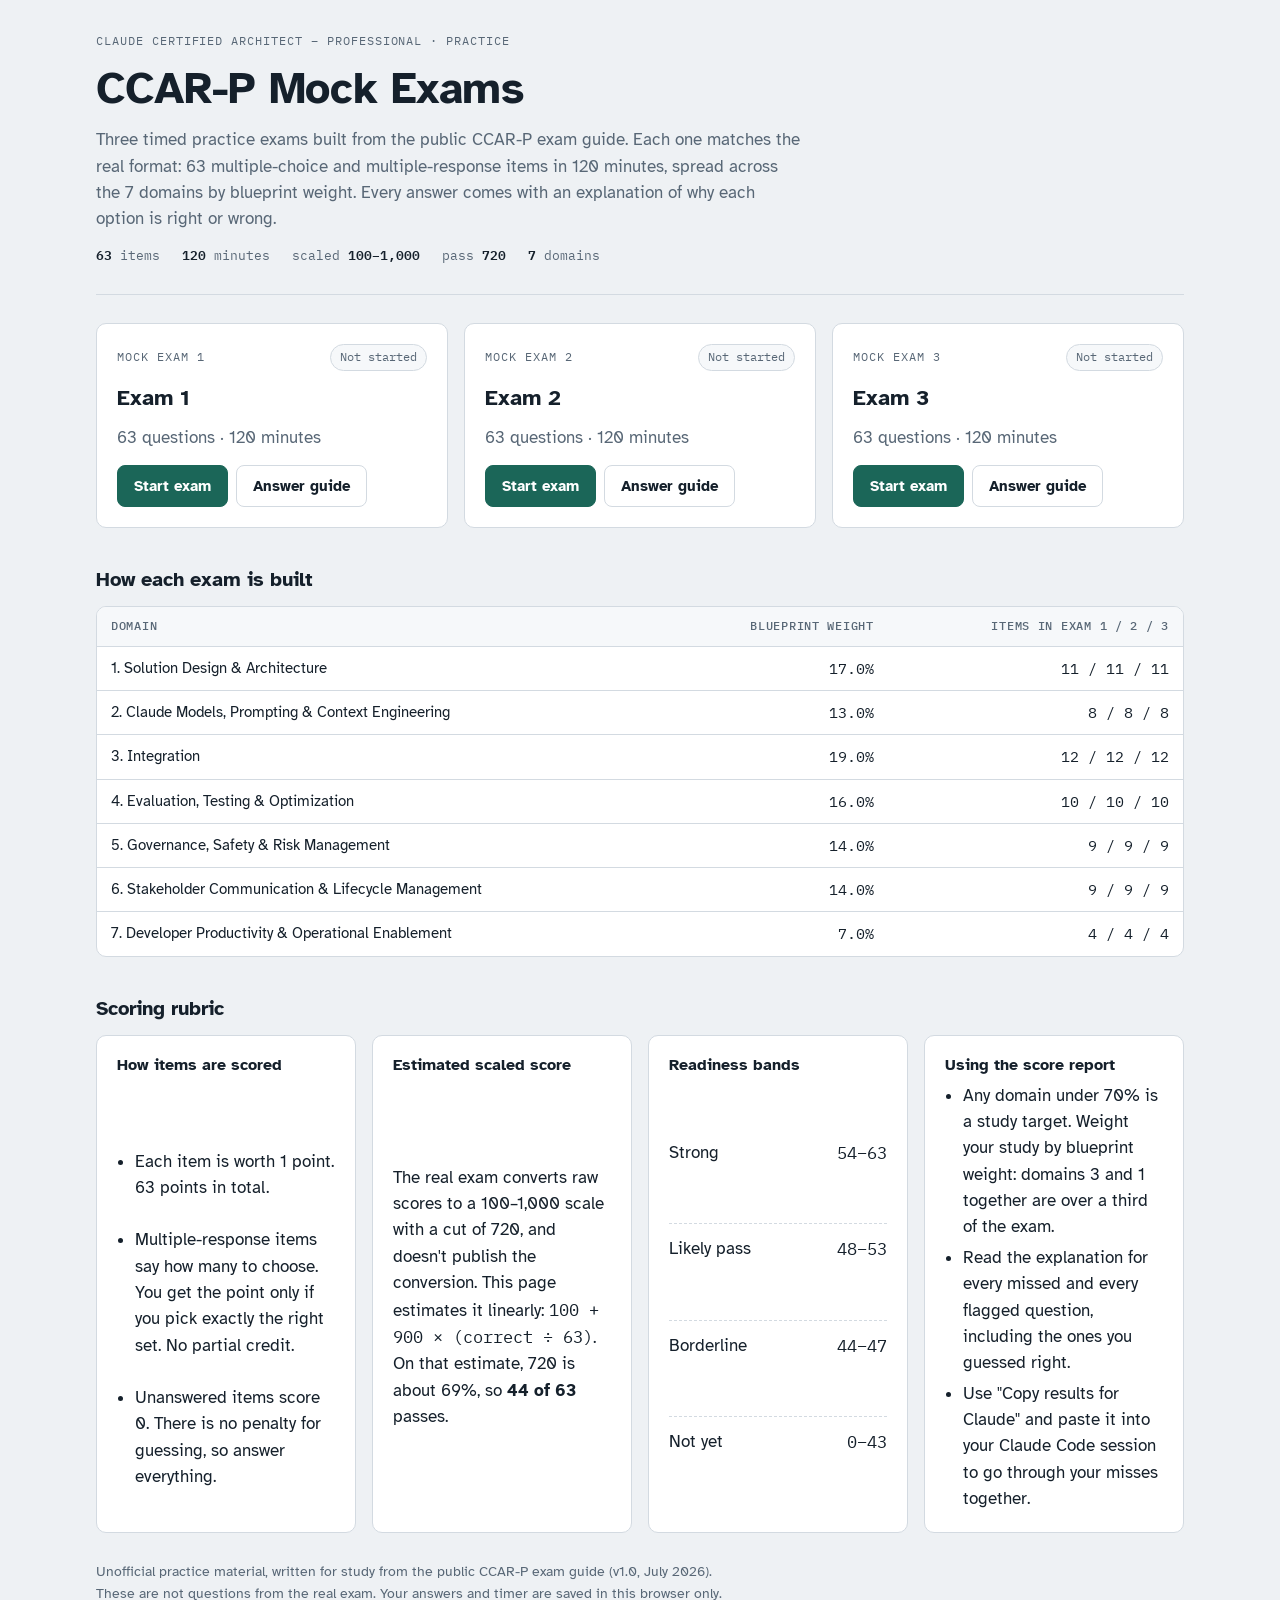
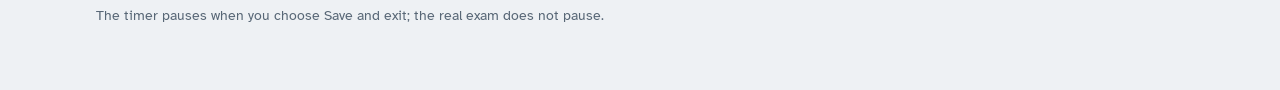
==== architect-professional/mock-exams/index.html @ a9e64435 "Add CCAR-P study modules and mock exams; split repo by certification - Move the developer modules an" ====
<!doctype html>
<html lang="en">
<meta charset="utf-8">
<meta name="viewport" content="width=device-width, initial-scale=1">
<title>CCAR-P Mock Exams</title>
<meta name="description" content="Three timed 63-question practice exams for Claude Certified Architect – Professional, with score reports and answer guides.">
<link rel="preconnect" href="https://fonts.googleapis.com">
<link rel="preconnect" href="https://fonts.gstatic.com" crossorigin>
<link rel="stylesheet" href="https://fonts.googleapis.com/css2?family=Atkinson+Hyperlegible:ital,wght@0,400;0,700;1,400&family=IBM+Plex+Mono:wght@400;500;600&display=swap">
<link rel="stylesheet" href="../../shared/mock-exam/exam.css">

<div id="app"></div>

<script>
window.MOCK = {
  code: 'CCAR-P',
  name: 'Claude Certified Architect – Professional',
  guide: 'v1.0, July 2026',
  storageKey: 'ccarp-mock-v1',
  seed: 'ccarp-exam-',
  items: 63,
  minutes: 120,
  bands: { strong: 54, likely: 48, borderline: 44 },
  studyTip: 'domains 3 and 1 together are over a third of the exam.',
  domains: {
    1: { name: 'Solution Design & Architecture', w: 17 },
    2: { name: 'Claude Models, Prompting & Context Engineering', w: 13 },
    3: { name: 'Integration', w: 19 },
    4: { name: 'Evaluation, Testing & Optimization', w: 16 },
    5: { name: 'Governance, Safety & Risk Management', w: 14 },
    6: { name: 'Stakeholder Communication & Lifecycle Management', w: 14 },
    7: { name: 'Developer Productivity & Operational Enablement', w: 7 }
  },
  exams: { 1: [], 2: [], 3: [] }
};
</script>
<script src="data/exam1.js"></script>
<script src="data/exam2.js"></script>
<script src="data/exam3.js"></script>
<script src="../../shared/mock-exam/app.js"></script>
---- shared/mock-exam/exam.css ----
/* Layout: a calm testing-centre console. One reading column for questions, a sticky navigator rail on wide screens. */
:root {
  --bg: #eef1f4;
  --surface: #ffffff;
  --surface-2: #f6f8fa;
  --ink: #15202b;
  --muted: #586776;
  --line: #d3dae1;
  --accent: #1b6658;
  --accent-ink: #ffffff;
  --accent-soft: #dcefe9;
  --flag: #a8610a;
  --flag-soft: #fbeedb;
  --ok: #1f7a3a;
  --ok-soft: #e1f2e5;
  --bad: #b02a22;
  --bad-soft: #fbe6e3;
  --focus: #2f7fd0;
  --font-body: "Atkinson Hyperlegible", "Segoe UI", system-ui, -apple-system, sans-serif;
  --font-mono: "IBM Plex Mono", ui-monospace, "SFMono-Regular", Menlo, Consolas, monospace;
  --radius: 10px;
  color-scheme: light;
}
@media (prefers-color-scheme: dark) {
  :root:not([data-theme="light"]) {
    --bg: #0e141a; --surface: #16202a; --surface-2: #1b2632; --ink: #e5ebf0; --muted: #9babba; --line: #2b3946;
    --accent: #5ec3aa; --accent-ink: #08201a; --accent-soft: #173a32; --flag: #f0b45a; --flag-soft: #3a2b12;
    --ok: #6fcf8a; --ok-soft: #163322; --bad: #f28b80; --bad-soft: #3d1c19; --focus: #79b4f0;
    color-scheme: dark;
  }
}
:root[data-theme="dark"] {
  --bg: #0e141a; --surface: #16202a; --surface-2: #1b2632; --ink: #e5ebf0; --muted: #9babba; --line: #2b3946;
  --accent: #5ec3aa; --accent-ink: #08201a; --accent-soft: #173a32; --flag: #f0b45a; --flag-soft: #3a2b12;
  --ok: #6fcf8a; --ok-soft: #163322; --bad: #f28b80; --bad-soft: #3d1c19; --focus: #79b4f0;
  color-scheme: dark;
}
*, *::before, *::after { box-sizing: border-box; }
html { -webkit-text-size-adjust: 100%; }
body { margin: 0; background: var(--bg); color: var(--ink); font-family: var(--font-body); font-size: 17px; line-height: 1.55; }
code { font-family: var(--font-mono); font-size: 0.86em; background: var(--surface-2); border: 1px solid var(--line); border-radius: 5px; padding: 0.05em 0.35em; overflow-wrap: anywhere; }
h1, h2, h3 { line-height: 1.2; text-wrap: balance; margin: 0; }
p { margin: 0; }
button { font: inherit; color: inherit; }
a { color: var(--accent); }
:focus-visible { outline: 3px solid var(--focus); outline-offset: 2px; }

.wrap { max-width: 1120px; margin: 0 auto; padding-inline: 16px; padding-block: 24px 64px; }
.eyebrow { font-family: var(--font-mono); font-size: 12px; letter-spacing: 0.08em; text-transform: uppercase; color: var(--muted); }
.muted { color: var(--muted); }
.mono { font-family: var(--font-mono); font-variant-numeric: tabular-nums; }
.stack { display: flex; flex-direction: column; gap: 16px; }
.row { display: flex; flex-wrap: wrap; gap: 10px; align-items: center; }

.btn { display: inline-flex; align-items: center; justify-content: center; gap: 8px; min-height: 42px; padding: 0 16px; border-radius: 8px; border: 1px solid var(--line); background: var(--surface); cursor: pointer; font-weight: 700; font-size: 15px; text-decoration: none; color: var(--ink); }
.btn:hover { border-color: var(--muted); }
.btn.primary { background: var(--accent); border-color: var(--accent); color: var(--accent-ink); }
.btn.primary:hover { filter: brightness(1.06); }
.btn.ghost { background: transparent; }
.btn.danger { color: var(--bad); }
.btn[disabled] { opacity: 0.45; cursor: not-allowed; }
.btn.small { min-height: 34px; padding: 0 12px; font-size: 14px; }

.chip { display: inline-flex; align-items: center; gap: 6px; font-family: var(--font-mono); font-size: 12px; padding: 3px 9px; border-radius: 999px; border: 1px solid var(--line); background: var(--surface-2); color: var(--muted); white-space: nowrap; }
.chip.ok { color: var(--ok); background: var(--ok-soft); border-color: transparent; }
.chip.bad { color: var(--bad); background: var(--bad-soft); border-color: transparent; }
.chip.flag { color: var(--flag); background: var(--flag-soft); border-color: transparent; }
.chip.live { color: var(--accent); background: var(--accent-soft); border-color: transparent; }

.panel { background: var(--surface); border: 1px solid var(--line); border-radius: var(--radius); padding: 20px; }

/* Home */
.masthead { display: grid; gap: 12px; padding-block: 8px 28px; border-bottom: 1px solid var(--line); margin-bottom: 28px; }
.masthead h1 { font-size: clamp(30px, 5vw, 44px); letter-spacing: -0.01em; }
.masthead p { max-width: 64ch; color: var(--muted); }
.facts { display: flex; flex-wrap: wrap; gap: 8px 22px; font-family: var(--font-mono); font-size: 13px; color: var(--muted); }
.facts b { color: var(--ink); font-weight: 600; }
.exams { display: grid; grid-template-columns: repeat(auto-fit, minmax(260px, 1fr)); gap: 16px; }
.exam-card { display: flex; flex-direction: column; gap: 14px; }
.exam-card h2 { font-size: 22px; }
.exam-card .actions { display: flex; flex-wrap: wrap; gap: 8px; margin-top: auto; }
.confirm { border: 1px solid var(--bad); background: var(--bad-soft); border-radius: 8px; padding: 12px; display: grid; gap: 10px; }
.section-title { font-size: 20px; margin-top: 40px; margin-bottom: 14px; }
.table-wrap { overflow-x: auto; border: 1px solid var(--line); border-radius: var(--radius); background: var(--surface); }
table { border-collapse: collapse; width: 100%; font-size: 15px; }
th, td { text-align: left; padding: 10px 14px; border-bottom: 1px solid var(--line); vertical-align: top; }
th { font-family: var(--font-mono); font-size: 12px; text-transform: uppercase; letter-spacing: 0.06em; color: var(--muted); font-weight: 500; background: var(--surface-2); }
tr:last-child td { border-bottom: 0; }
td.num, th.num { text-align: right; font-family: var(--font-mono); font-variant-numeric: tabular-nums; white-space: nowrap; }
.rubric { display: grid; grid-template-columns: repeat(auto-fit, minmax(240px, 1fr)); gap: 16px; }
.rubric .panel { display: grid; gap: 8px; }
.rubric h3 { font-size: 16px; }
.rubric ul { margin: 0; padding-left: 18px; display: grid; gap: 4px; }
.band { display: flex; justify-content: space-between; gap: 12px; border-bottom: 1px dashed var(--line); padding-block: 4px; }
.band:last-child { border-bottom: 0; }

/* Exam console */
.topbar { position: sticky; top: env(safe-area-inset-top, 0px); z-index: 5; background: var(--surface); border-bottom: 1px solid var(--line); }
.topbar-inner { max-width: 1120px; margin: 0 auto; padding-inline: 16px; padding-block: 10px; display: flex; flex-wrap: wrap; gap: 10px 16px; align-items: center; justify-content: space-between; }
.topbar .title { display: grid; gap: 2px; min-width: 0; }
.topbar .title strong { font-size: 15px; }
.timer { font-family: var(--font-mono); font-variant-numeric: tabular-nums; font-size: 22px; font-weight: 600; letter-spacing: 0.02em; padding: 2px 10px; border-radius: 6px; }
.timer.low { color: var(--flag); background: var(--flag-soft); }
.timer.out { color: var(--bad); background: var(--bad-soft); }
.progress { height: 4px; background: var(--line); }
.progress span { display: block; height: 100%; background: var(--accent); }
.console { display: grid; grid-template-columns: minmax(0, 1fr); gap: 20px; margin-top: 20px; }
@media (min-width: 920px) { .console { grid-template-columns: minmax(0, 1fr) 300px; align-items: start; } .rail { position: sticky; top: 92px; } }
.qhead { display: flex; flex-wrap: wrap; gap: 8px 12px; align-items: center; justify-content: space-between; }
.qnum { font-family: var(--font-mono); font-size: 14px; color: var(--muted); }
.stem { font-size: 19px; line-height: 1.6; max-width: 70ch; display: grid; gap: 12px; }
.select-note { font-weight: 700; color: var(--accent); font-size: 15px; }
.options { display: grid; gap: 10px; margin: 0; padding: 0; border: 0; }
.opt { display: grid; grid-template-columns: 34px minmax(0, 1fr); gap: 12px; align-items: start; padding: 14px; border: 1.5px solid var(--line); border-radius: 9px; background: var(--surface); cursor: pointer; }
.opt:hover { border-color: var(--muted); }
.opt input { position: absolute; opacity: 0; width: 1px; height: 1px; }
.opt .letter { width: 30px; height: 30px; border-radius: 50%; border: 1.5px solid var(--line); display: grid; place-items: center; font-family: var(--font-mono); font-weight: 600; font-size: 14px; color: var(--muted); background: var(--surface-2); }
.opt.multi .letter { border-radius: 6px; }
.opt.on { border-color: var(--accent); background: var(--accent-soft); }
.opt.on .letter { background: var(--accent); border-color: var(--accent); color: var(--accent-ink); }
.opt.locked { opacity: 0.55; cursor: not-allowed; }
.opt:has(input:focus-visible) { outline: 3px solid var(--focus); outline-offset: 2px; }
.qnav { display: flex; flex-wrap: wrap; gap: 10px; justify-content: space-between; align-items: center; border-top: 1px solid var(--line); padding-top: 16px; }
.kbd { font-family: var(--font-mono); font-size: 12px; color: var(--muted); }
.grid { display: grid; grid-template-columns: repeat(auto-fill, minmax(40px, 1fr)); gap: 6px; }
.cell { position: relative; height: 38px; border-radius: 6px; border: 1px solid var(--line); background: var(--surface); font-family: var(--font-mono); font-size: 13px; cursor: pointer; color: var(--muted); }
.cell.answered { background: var(--accent-soft); color: var(--ink); border-color: transparent; }
.cell.current { outline: 2px solid var(--accent); outline-offset: 1px; color: var(--ink); font-weight: 600; }
.cell.flagged::after { content: ""; position: absolute; top: 3px; right: 3px; width: 7px; height: 7px; border-radius: 50%; background: var(--flag); }
.cell.ok { background: var(--ok-soft); color: var(--ok); border-color: transparent; }
.cell.bad { background: var(--bad-soft); color: var(--bad); border-color: transparent; }
.legend { display: flex; flex-wrap: wrap; gap: 6px 14px; font-size: 13px; color: var(--muted); }
.legend span { display: inline-flex; align-items: center; gap: 6px; }
.sw { width: 12px; height: 12px; border-radius: 3px; border: 1px solid var(--line); display: inline-block; }
.sw.answered { background: var(--accent-soft); border-color: transparent; }
.sw.flagged { background: var(--flag); border-radius: 50%; border-color: transparent; }
.flagbtn.on { color: var(--flag); border-color: var(--flag); background: var(--flag-soft); }
.notice { border-left: 4px solid var(--flag); background: var(--flag-soft); padding: 12px 14px; border-radius: 6px; }

/* Results */
.score-head { display: grid; gap: 18px; }
@media (min-width: 760px) { .score-head { grid-template-columns: minmax(0, 1fr) minmax(0, 1.4fr); align-items: center; } }
.big { font-family: var(--font-mono); font-size: clamp(44px, 9vw, 64px); font-weight: 600; line-height: 1; font-variant-numeric: tabular-nums; }
.scale { position: relative; height: 54px; }
.scale .track { position: absolute; left: 0; right: 0; top: 18px; height: 12px; border-radius: 6px; background: var(--line); overflow: hidden; }
.scale .fill { height: 100%; background: var(--accent); }
.scale .cut { position: absolute; top: 10px; width: 2px; height: 28px; background: var(--ink); }
.scale .cut-label { position: absolute; top: 40px; transform: translateX(-50%); font-family: var(--font-mono); font-size: 11px; color: var(--ink); white-space: nowrap; }
.scale .end { position: absolute; top: 0; font-family: var(--font-mono); font-size: 11px; color: var(--muted); }
.dbar { height: 8px; background: var(--line); border-radius: 4px; overflow: hidden; min-width: 80px; }
.dbar span { display: block; height: 100%; background: var(--accent); }
.dbar.weak span { background: var(--flag); }
.copybox { width: 100%; min-height: 160px; font-family: var(--font-mono); font-size: 13px; padding: 12px; border-radius: 8px; border: 1px solid var(--line); background: var(--surface-2); color: var(--ink); }

/* Guide */
.filters { display: flex; flex-wrap: wrap; gap: 8px; align-items: center; }
.filters select { font: inherit; font-size: 15px; min-height: 38px; padding: 0 10px; border-radius: 8px; border: 1px solid var(--line); background: var(--surface); color: var(--ink); max-width: 100%; }
.seg { display: inline-flex; border: 1px solid var(--line); border-radius: 8px; overflow: hidden; }
.seg button { border: 0; background: var(--surface); padding: 8px 12px; cursor: pointer; font-size: 14px; }
.seg button.on { background: var(--accent); color: var(--accent-ink); font-weight: 700; }
.gq { display: grid; gap: 14px; }
.gq + .gq { margin-top: 16px; }
.gopts { display: grid; gap: 8px; }
.gopt { display: grid; grid-template-columns: 30px minmax(0, 1fr); gap: 10px; padding: 12px; border-radius: 8px; border: 1px solid var(--line); background: var(--surface-2); }
.gopt .letter { width: 26px; height: 26px; border-radius: 50%; display: grid; place-items: center; font-family: var(--font-mono); font-size: 13px; font-weight: 600; border: 1px solid var(--line); background: var(--surface); color: var(--muted); }
.gopt.correct { border-color: var(--ok); background: var(--ok-soft); }
.gopt.correct .letter { background: var(--ok); border-color: var(--ok); color: var(--surface); }
.gopt.picked-wrong { border-color: var(--bad); background: var(--bad-soft); }
.gopt .why { font-size: 15px; color: var(--muted); margin-top: 4px; }
.gopt .tags { display: flex; gap: 6px; margin-top: 6px; flex-wrap: wrap; }
.explain { border-left: 4px solid var(--accent); padding: 12px 14px; background: var(--accent-soft); border-radius: 6px; font-size: 16px; }
.explain strong { display: block; font-size: 13px; font-family: var(--font-mono); letter-spacing: 0.06em; text-transform: uppercase; margin-bottom: 4px; color: var(--accent); }
@media (prefers-reduced-motion: no-preference) { .btn, .opt, .cell { transition: border-color .12s, background-color .12s; } }
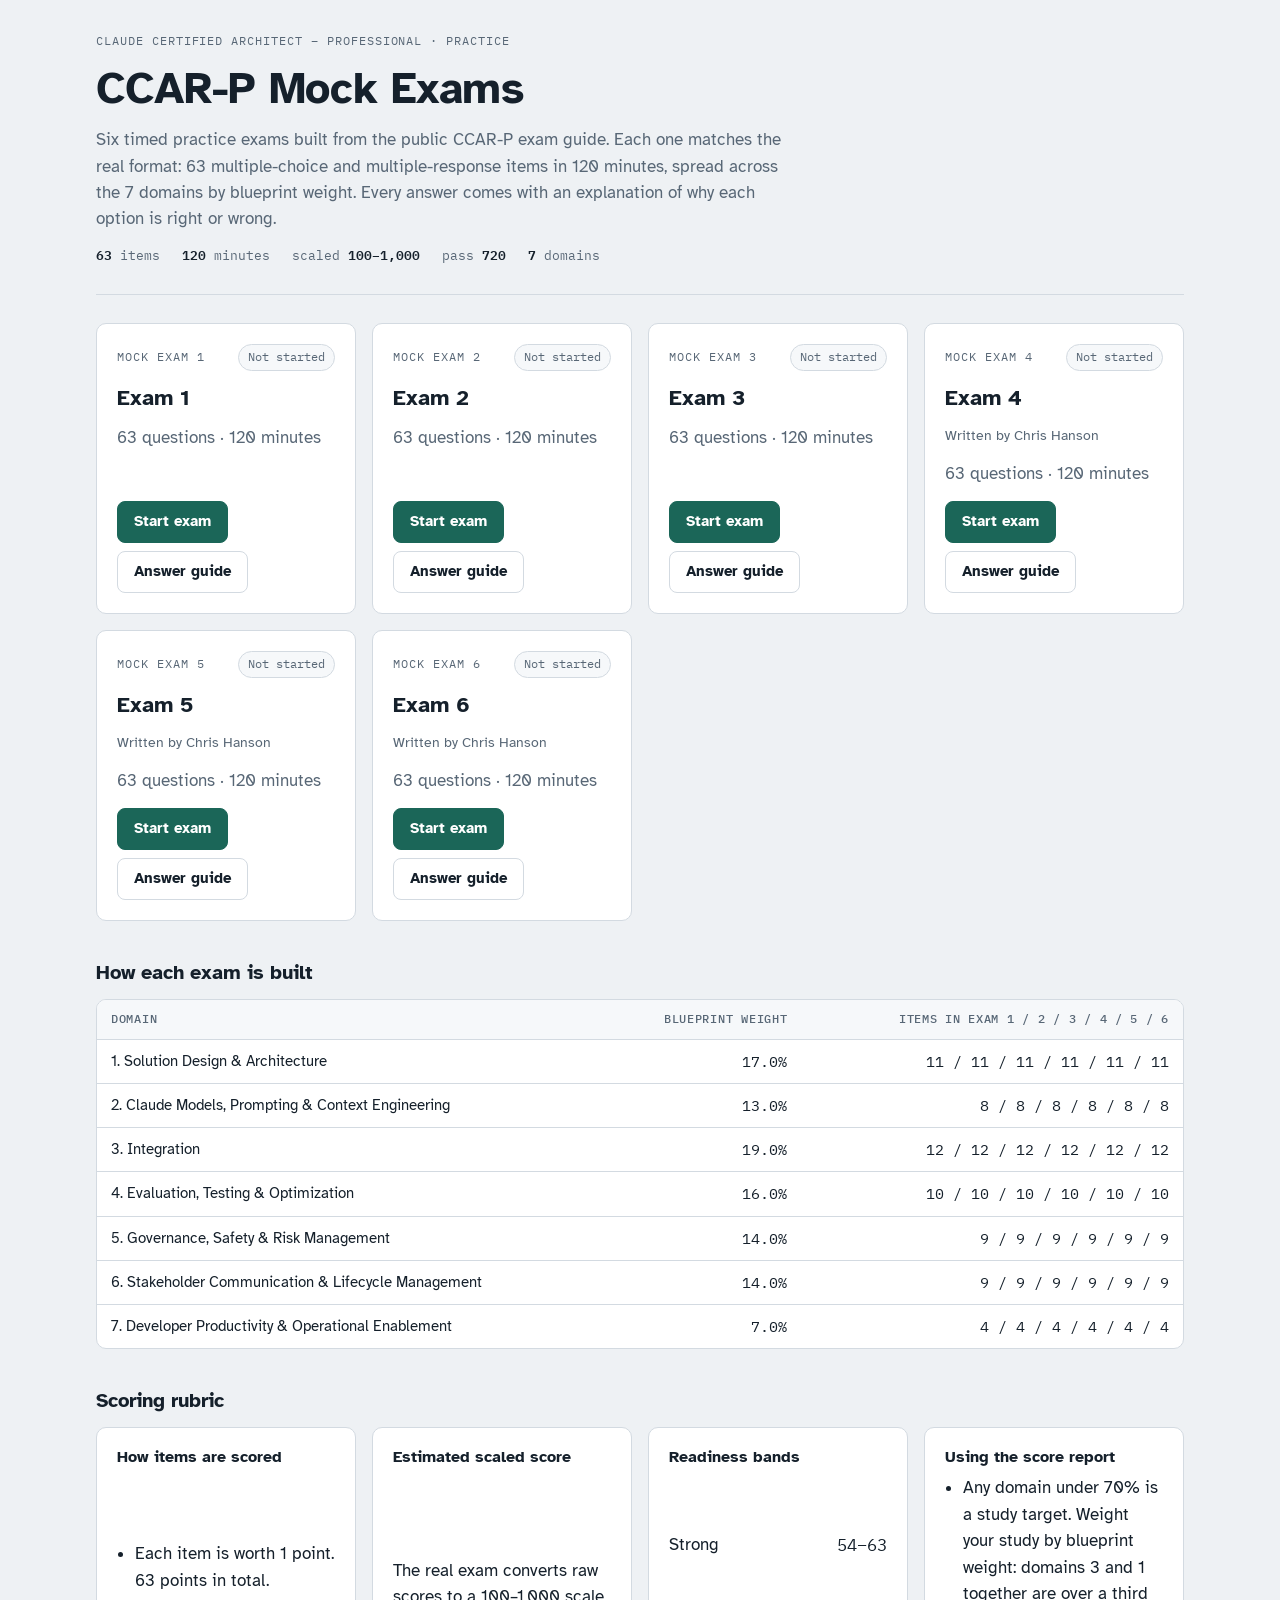
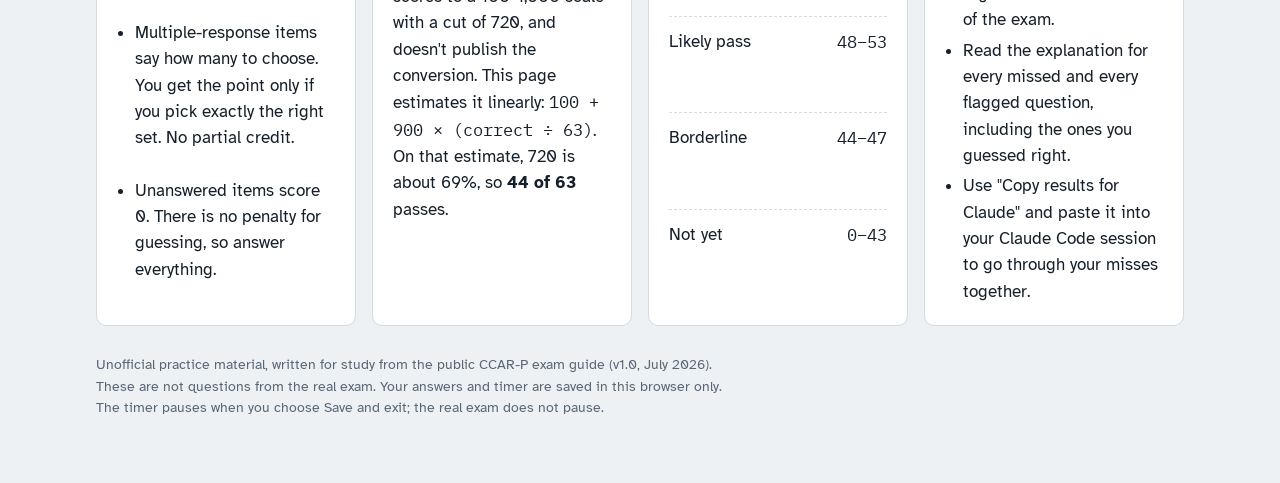
==== commit 66ea5b97: "Add Chris Hanson's CCAR-P mock exams as exams 4-6 Bring in the three exams from the add-ccar-p-mock-" ====
--- a/architect-professional/mock-exams/index.html
+++ b/architect-professional/mock-exams/index.html
@@ -3,7 +3,7 @@
 <meta charset="utf-8">
 <meta name="viewport" content="width=device-width, initial-scale=1">
 <title>CCAR-P Mock Exams</title>
-<meta name="description" content="Three timed 63-question practice exams for Claude Certified Architect – Professional, with score reports and answer guides.">
+<meta name="description" content="Six timed 63-question practice exams for Claude Certified Architect – Professional, with score reports and answer guides.">
 <link rel="preconnect" href="https://fonts.googleapis.com">
 <link rel="preconnect" href="https://fonts.gstatic.com" crossorigin>
 <link rel="stylesheet" href="https://fonts.googleapis.com/css2?family=Atkinson+Hyperlegible:ital,wght@0,400;0,700;1,400&family=IBM+Plex+Mono:wght@400;500;600&display=swap">
@@ -31,10 +31,14 @@
     6: { name: 'Stakeholder Communication & Lifecycle Management', w: 14 },
     7: { name: 'Developer Productivity & Operational Enablement', w: 7 }
   },
-  exams: { 1: [], 2: [], 3: [] }
+  examNotes: { 4: 'Written by Chris Hanson', 5: 'Written by Chris Hanson', 6: 'Written by Chris Hanson' },
+  exams: { 1: [], 2: [], 3: [], 4: [], 5: [], 6: [] }
 };
 </script>
 <script src="data/exam1.js"></script>
 <script src="data/exam2.js"></script>
 <script src="data/exam3.js"></script>
+<script src="data/exam4.js"></script>
+<script src="data/exam5.js"></script>
+<script src="data/exam6.js"></script>
 <script src="../../shared/mock-exam/app.js"></script>
